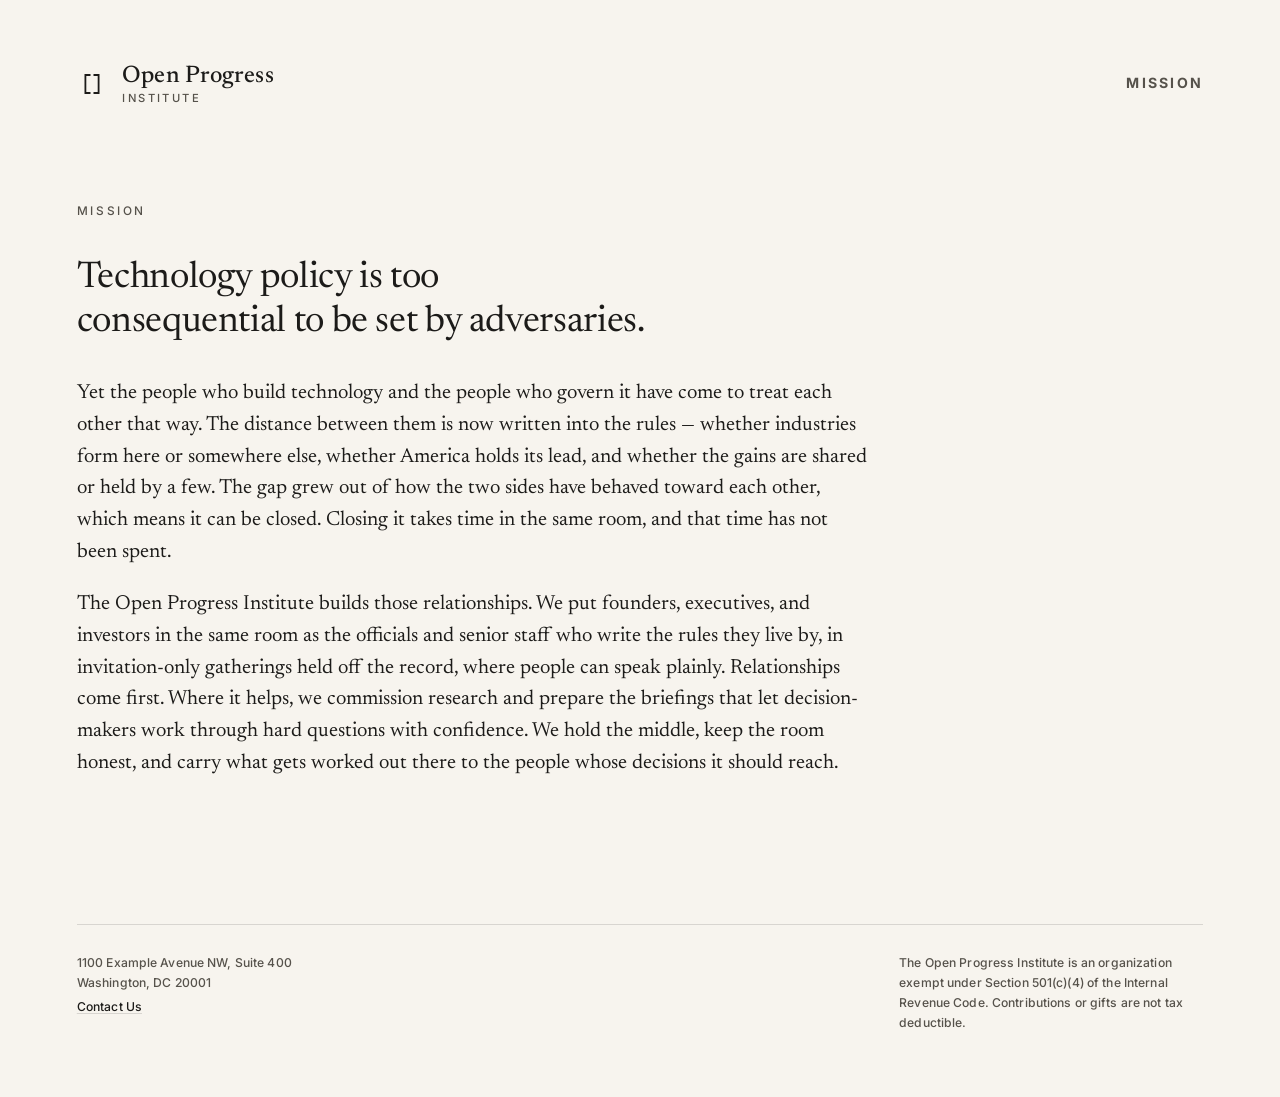
==== mission.html @ 1a96615a "Initial commit" ====
<!DOCTYPE html>
<html lang="en">
<head>
  <meta charset="utf-8">
  <meta name="viewport" content="width=device-width, initial-scale=1">
  <title>Mission — Open Progress Institute</title>
  <meta name="description" content="The Open Progress Institute puts the people who build technology and the people who govern it in the same room, because policymaking begins with relationships.">
  <meta name="theme-color" content="#F7F4EE">
  <link rel="icon" href="favicon.svg" type="image/svg+xml">

  <link rel="preconnect" href="https://fonts.googleapis.com">
  <link rel="preconnect" href="https://fonts.gstatic.com" crossorigin>
  <link href="https://fonts.googleapis.com/css2?family=Inter:wght@500;700&family=Newsreader:wght@400;500&display=swap" rel="stylesheet">
  <link rel="stylesheet" href="styles.css">
</head>
<body>
  <header class="masthead">
    <a class="masthead-link" href="index.html" aria-label="Open Progress Institute — home">
      <svg class="mark" viewBox="0 0 100 100" fill="none" xmlns="http://www.w3.org/2000/svg" stroke="currentColor" stroke-width="6" stroke-linecap="square" aria-hidden="true" focusable="false">
        <path d="M42 20 H28 V80 H42"/>
        <path d="M58 20 H72 V80 H58"/>
      </svg>
      <span class="lockup">
        <span class="wordmark">Open Progress</span>
        <span class="institute">Institute</span>
      </span>
    </a>
    <nav class="topnav" aria-label="Primary">
      <span class="nav-link is-current" aria-current="page">Mission</span>
    </nav>
  </header>

  <main class="mission">
    <p class="eyebrow">Mission</p>
    <div class="prose">
      <p class="lead">Technology policy is too consequential to be set by adversaries.</p>
      <p>Yet the people who build technology and the people who govern it have come to treat each other that way. The distance between them is now written into the rules &mdash; whether industries form here or somewhere else, whether America holds its lead, and whether the gains are shared or held by a few. The gap grew out of how the two sides have behaved toward each other, which means it can be closed. Closing it takes time in the same room, and that time has not been spent.</p>
      <p>The Open Progress Institute builds those relationships. We put founders, executives, and investors in the same room as the officials and senior staff who write the rules they live by, in invitation-only gatherings held off the record, where people can speak plainly. Relationships come first. Where it helps, we commission research and prepare the briefings that let decision-makers work through hard questions with confidence. We hold the middle, keep the room honest, and carry what gets worked out there to the people whose decisions it should reach.</p>
    </div>
  </main>

  <footer class="colophon">
    <address class="contact">
      <span>1100 Example Avenue NW, Suite 400<br>Washington, DC 20001</span>
      <a href="mailto:hello@opi.us">Contact Us</a>
    </address>
    <p class="legal">
      <small>The Open Progress Institute is an organization exempt under Section 501(c)(4) of the Internal Revenue Code. Contributions or gifts are not tax deductible.</small>
    </p>
  </footer>
</body>
</html>
---- styles.css ----
:root {
  --bg: #F7F4EE;
  --ink: #1C1B19;
  --muted: #56524B;
  --hairline: rgba(28, 27, 25, 0.14);
  --accent: #2E3A4B;

  --serif: "Newsreader", Georgia, "Times New Roman", serif;
  --sans: "Inter", system-ui, -apple-system, "Segoe UI", sans-serif;
}

*,
*::before,
*::after { box-sizing: border-box; }

html { -webkit-text-size-adjust: 100%; }

body {
  margin: 0;
  min-height: 100vh;
  display: flex;
  flex-direction: column;
  background: var(--bg);
  color: var(--ink);
  font-family: var(--serif);
  font-weight: 400;
  line-height: 1.5;
  -webkit-font-smoothing: antialiased;
  -moz-osx-font-smoothing: grayscale;
  text-rendering: optimizeLegibility;
  padding: clamp(2rem, 5vw, 4.5rem) clamp(1.5rem, 6vw, 6rem) clamp(2rem, 5vw, 4.5rem);
}

/* ---- Header / wordmark ---- */
.masthead {
  display: flex;
  align-items: center;
  justify-content: space-between;
  gap: 1.5rem;
}

.masthead-link {
  display: inline-flex;
  align-items: center;
  gap: clamp(0.7rem, 1.2vw, 1rem);
  text-decoration: none;
  color: var(--ink);
}

/* Top-right link, in line with the wordmark */
.nav-link {
  font-family: var(--sans);
  font-weight: 700;
  font-size: clamp(0.8rem, 1.1vw, 0.95rem);
  letter-spacing: 0.16em;
  text-transform: uppercase;
  color: var(--ink);
  text-decoration: none;
  text-underline-offset: 0.22em;
  text-decoration-thickness: 1px;
  transition: color 0.2s ease;
}

.nav-link:hover {
  color: var(--accent);
  text-decoration: underline;
  text-decoration-color: var(--accent);
}

.nav-link:focus-visible {
  outline: 2px solid var(--accent);
  outline-offset: 4px;
  border-radius: 1px;
}

.nav-link.is-current {
  color: var(--muted);
  cursor: default;
}

.masthead-link:focus-visible {
  outline: 2px solid var(--accent);
  outline-offset: 6px;
  border-radius: 2px;
}

.mark {
  flex: none;
  display: block;
  width: 30px;
  height: 30px;
  color: var(--ink);
}

.lockup {
  display: flex;
  flex-direction: column;
  line-height: 1;
}

.wordmark {
  font-family: var(--serif);
  font-weight: 500;
  font-size: clamp(1.2rem, 2vw, 1.5rem);
  letter-spacing: 0.005em;
  color: var(--ink);
}

.institute {
  margin-top: 0.42em;
  font-family: var(--sans);
  font-weight: 500;
  font-size: clamp(0.6rem, 1vw, 0.7rem);
  letter-spacing: 0.22em;
  text-transform: uppercase;
  color: var(--muted);
}

/* ---- Landing statement ---- */
main {
  margin-top: clamp(5rem, 26vh, 15rem);
  margin-bottom: clamp(4rem, 16vh, 10rem);
}

.headline {
  margin: 0;
  font-family: var(--serif);
  font-weight: 400;
  font-size: clamp(2.2rem, 5.2vw, 4rem);
  line-height: 1.12;
  letter-spacing: -0.012em;
  max-width: 27ch;
  text-wrap: balance;

  animation: rise 1.9s cubic-bezier(0.22, 0.61, 0.36, 1) both;
}

.subhead {
  margin: clamp(1.5rem, 3vw, 2.25rem) 0 0;
  font-family: var(--serif);
  font-weight: 400;
  font-size: clamp(1.05rem, 1.55vw, 1.32rem);
  line-height: 1.55;
  color: var(--muted);
  max-width: 55ch;
  text-wrap: pretty;
}

@keyframes rise {
  from { opacity: 0; }
  to   { opacity: 1; }
}

@media (prefers-reduced-motion: reduce) {
  .headline,
  .mission { animation: none; }
}

/* ---- Mission ---- */
main.mission {
  margin-top: clamp(3rem, 11vh, 6.5rem);
  animation: rise 1.4s cubic-bezier(0.22, 0.61, 0.36, 1) both;
}

.eyebrow {
  margin: 0 0 clamp(1.5rem, 3vw, 2.25rem);
  font-family: var(--sans);
  font-weight: 500;
  font-size: clamp(0.66rem, 0.95vw, 0.74rem);
  letter-spacing: 0.22em;
  text-transform: uppercase;
  color: var(--muted);
}

.prose {
  max-width: 88ch;
}

.prose p {
  margin: 0 0 1em;
  font-family: var(--serif);
  font-weight: 400;
  font-size: clamp(1.1rem, 1.6vw, 1.35rem);
  line-height: 1.55;
  color: var(--ink);
  text-wrap: pretty;
}

.prose p:last-child { margin-bottom: 0; }

/* Confident opening line */
.prose .lead {
  max-width: 32ch;
  margin-bottom: 0.9em;
  font-size: clamp(1.6rem, 3vw, 2.3rem);
  line-height: 1.2;
  letter-spacing: -0.01em;
  text-wrap: balance;
}

/* ---- Footer / colophon ---- */
.colophon {
  margin-top: auto;
  padding-top: clamp(1.25rem, 2.5vw, 1.75rem);
  border-top: 1px solid var(--hairline);
  font-family: var(--sans);
  font-weight: 500;
  font-size: clamp(0.72rem, 0.95vw, 0.8rem);
  line-height: 1.65;
  letter-spacing: 0.01em;
  color: var(--muted);
  display: flex;
  flex-wrap: wrap;
  gap: 0.5rem clamp(2rem, 6vw, 5rem);
  align-items: baseline;
  justify-content: space-between;
}

.colophon .contact {
  font-style: normal;
  display: flex;
  flex-direction: column;
  gap: 0.35em;
}

.colophon a {
  color: var(--ink);
  text-decoration: underline;
  text-decoration-thickness: 1px;
  text-underline-offset: 0.18em;
  text-decoration-color: var(--hairline);
  transition: color 0.2s ease, text-decoration-color 0.2s ease;
}

.colophon a:hover {
  color: var(--accent);
  text-decoration-color: var(--accent);
}

.colophon a:focus-visible {
  outline: 2px solid var(--accent);
  outline-offset: 3px;
  border-radius: 1px;
}

.colophon .legal {
  margin: 0;
  max-width: 38ch;
  text-align: left;
}

.colophon .legal small {
  display: block;
  font-size: inherit;
}

@media (max-width: 34rem) {
  .colophon { justify-content: flex-start; }
}
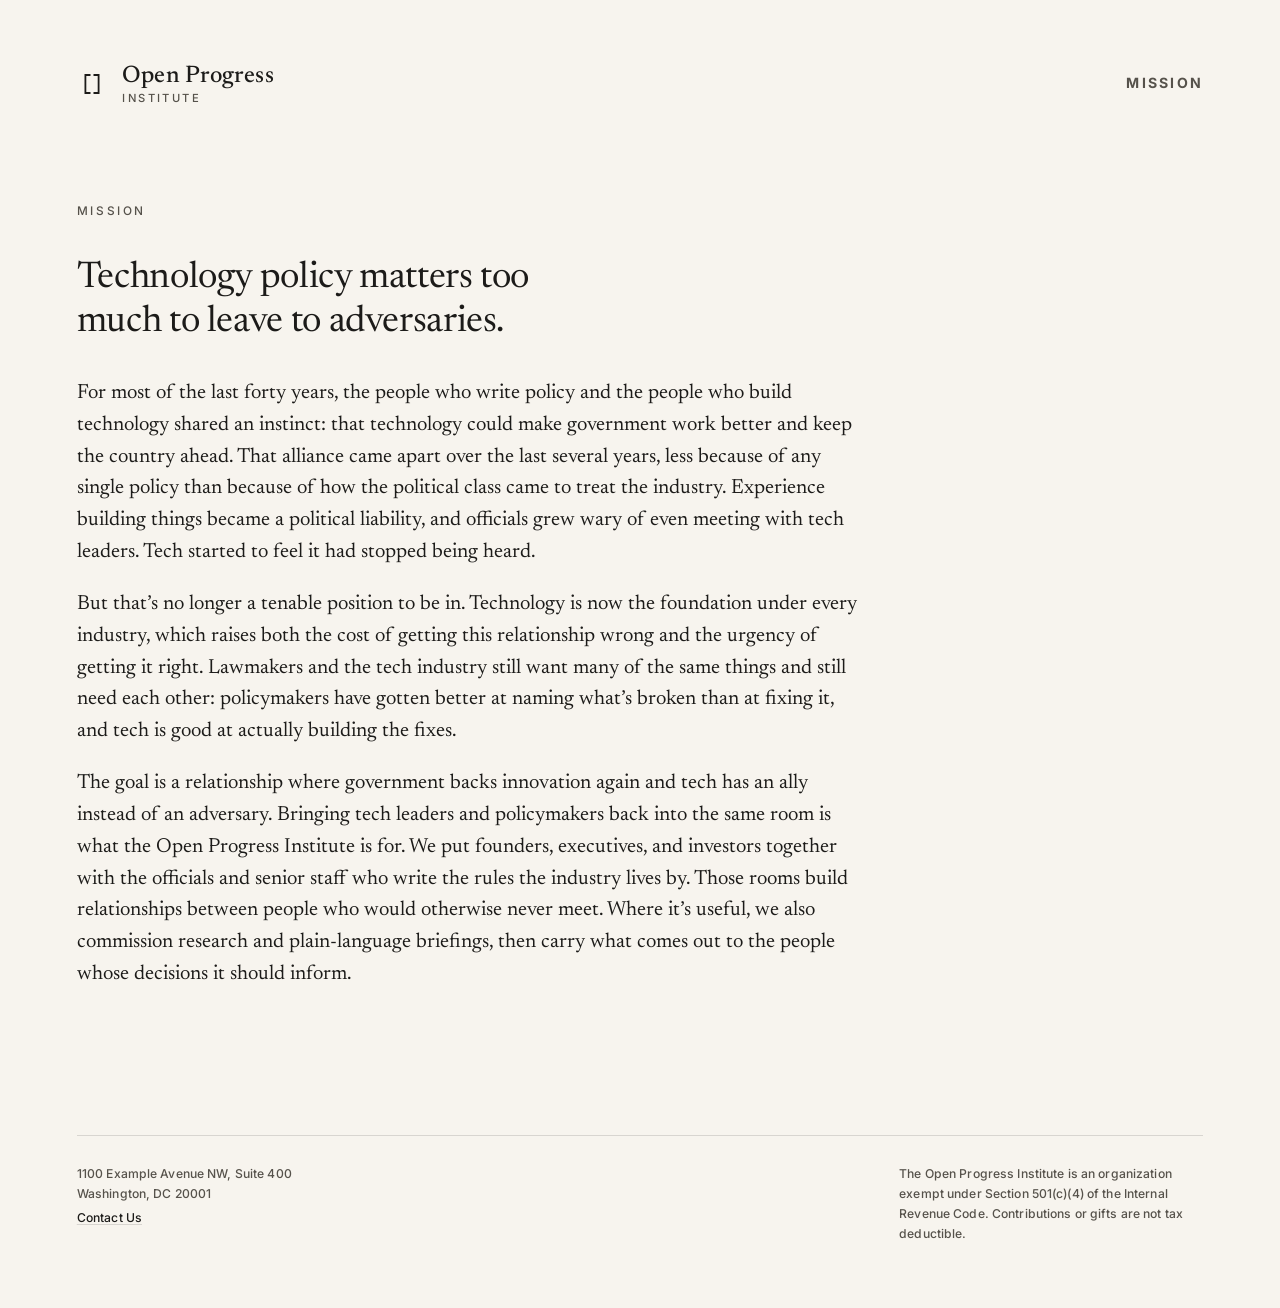
==== commit 0004e8b3: "Update mission copy" ====
--- a/mission.html
+++ b/mission.html
@@ -33,9 +33,10 @@
   <main class="mission">
     <p class="eyebrow">Mission</p>
     <div class="prose">
-      <p class="lead">Technology policy is too consequential to be set by adversaries.</p>
-      <p>Yet the people who build technology and the people who govern it have come to treat each other that way. The distance between them is now written into the rules &mdash; whether industries form here or somewhere else, whether America holds its lead, and whether the gains are shared or held by a few. The gap grew out of how the two sides have behaved toward each other, which means it can be closed. Closing it takes time in the same room, and that time has not been spent.</p>
-      <p>The Open Progress Institute builds those relationships. We put founders, executives, and investors in the same room as the officials and senior staff who write the rules they live by, in invitation-only gatherings held off the record, where people can speak plainly. Relationships come first. Where it helps, we commission research and prepare the briefings that let decision-makers work through hard questions with confidence. We hold the middle, keep the room honest, and carry what gets worked out there to the people whose decisions it should reach.</p>
+      <p class="lead">Technology policy matters too much to leave to adversaries.</p>
+      <p>For most of the last forty years, the people who write policy and the people who build technology shared an instinct: that technology could make government work better and keep the country ahead. That alliance came apart over the last several years, less because of any single policy than because of how the political class came to treat the industry. Experience building things became a political liability, and officials grew wary of even meeting with tech leaders. Tech started to feel it had stopped being heard.</p>
+      <p>But that&rsquo;s no longer a tenable position to be in. Technology is now the foundation under every industry, which raises both the cost of getting this relationship wrong and the urgency of getting it right. Lawmakers and the tech industry still want many of the same things and still need each other: policymakers have gotten better at naming what&rsquo;s broken than at fixing it, and tech is good at actually building the fixes.</p>
+      <p>The goal is a relationship where government backs innovation again and tech has an ally instead of an adversary. Bringing tech leaders and policymakers back into the same room is what the Open Progress Institute is for. We put founders, executives, and investors together with the officials and senior staff who write the rules the industry lives by. Those rooms build relationships between people who would otherwise never meet. Where it&rsquo;s useful, we also commission research and plain-language briefings, then carry what comes out to the people whose decisions it should inform.</p>
     </div>
   </main>
 
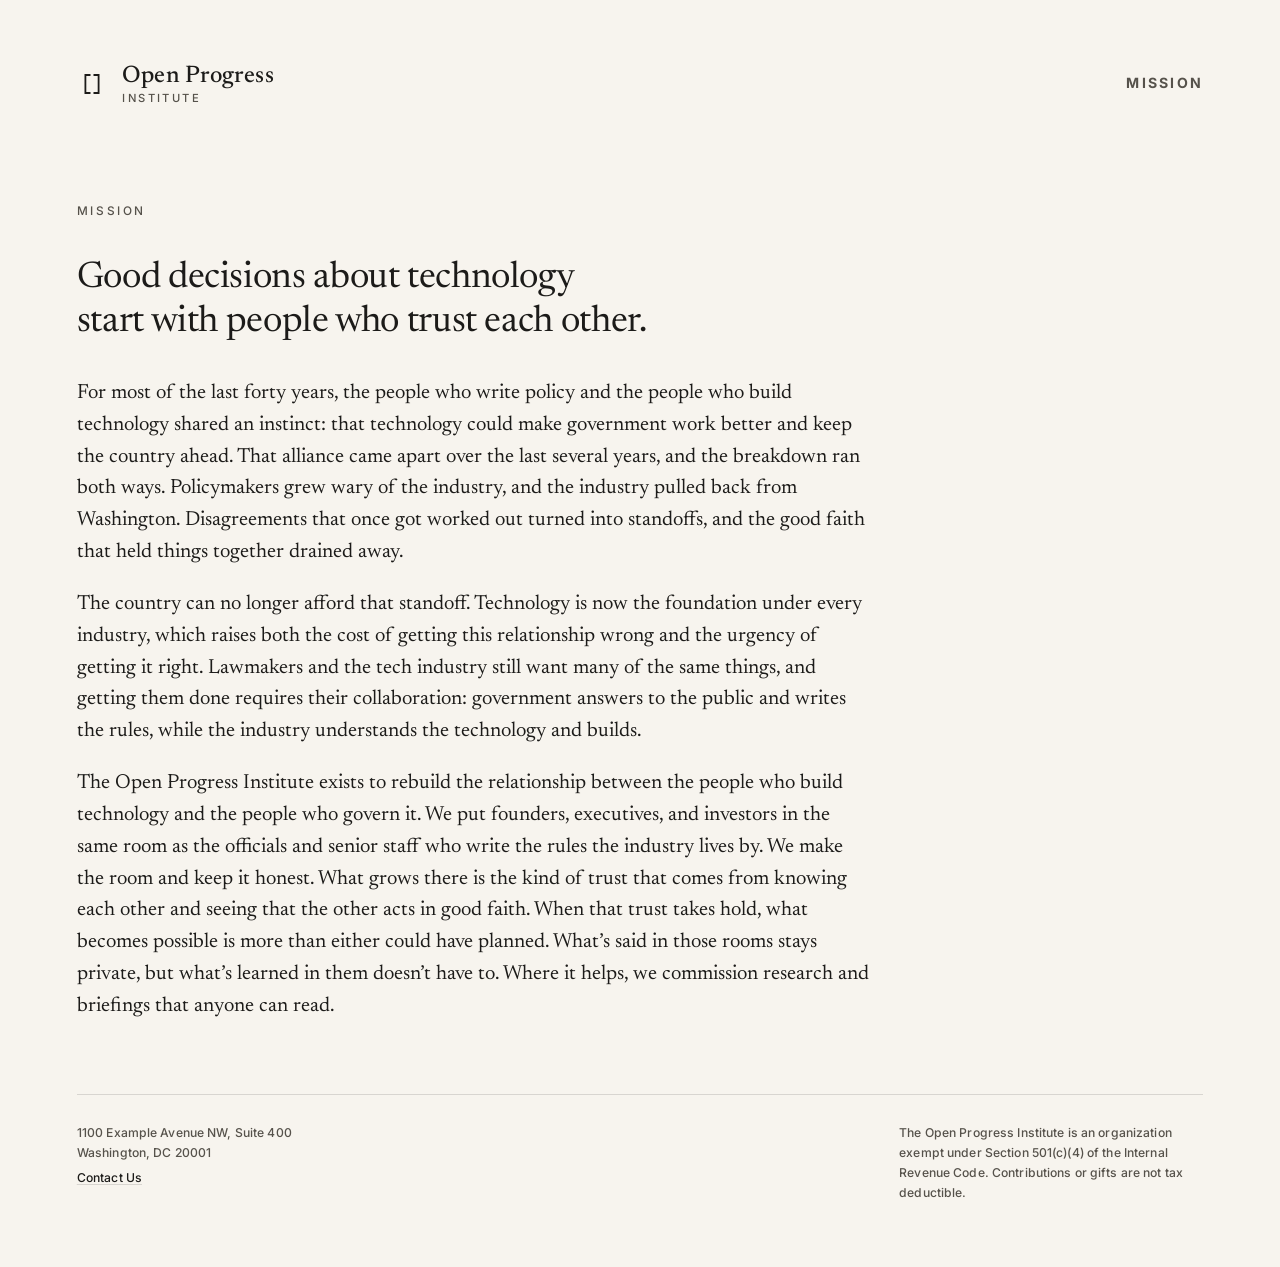
==== commit bfcb94f8: "Copy updates" ====
--- a/mission.html
+++ b/mission.html
@@ -4,7 +4,7 @@
   <meta charset="utf-8">
   <meta name="viewport" content="width=device-width, initial-scale=1">
   <title>Mission — Open Progress Institute</title>
-  <meta name="description" content="The Open Progress Institute puts the people who build technology and the people who govern it in the same room, because policymaking begins with relationships.">
+  <meta name="description" content="The Open Progress Institute puts the people who build technology and the people who govern it in the same room, because good decisions about technology start with trust.">
   <meta name="theme-color" content="#F7F4EE">
   <link rel="icon" href="favicon.svg" type="image/svg+xml">
 
@@ -33,10 +33,10 @@
   <main class="mission">
     <p class="eyebrow">Mission</p>
     <div class="prose">
-      <p class="lead">Technology policy matters too much to leave to adversaries.</p>
-      <p>For most of the last forty years, the people who write policy and the people who build technology shared an instinct: that technology could make government work better and keep the country ahead. That alliance came apart over the last several years, less because of any single policy than because of how the political class came to treat the industry. Experience building things became a political liability, and officials grew wary of even meeting with tech leaders. Tech started to feel it had stopped being heard.</p>
-      <p>But that&rsquo;s no longer a tenable position to be in. Technology is now the foundation under every industry, which raises both the cost of getting this relationship wrong and the urgency of getting it right. Lawmakers and the tech industry still want many of the same things and still need each other: policymakers have gotten better at naming what&rsquo;s broken than at fixing it, and tech is good at actually building the fixes.</p>
-      <p>The goal is a relationship where government backs innovation again and tech has an ally instead of an adversary. Bringing tech leaders and policymakers back into the same room is what the Open Progress Institute is for. We put founders, executives, and investors together with the officials and senior staff who write the rules the industry lives by. Those rooms build relationships between people who would otherwise never meet. Where it&rsquo;s useful, we also commission research and plain-language briefings, then carry what comes out to the people whose decisions it should inform.</p>
+      <p class="lead">Good decisions about technology start with people who trust each other.</p>
+      <p>For most of the last forty years, the people who write policy and the people who build technology shared an instinct: that technology could make government work better and keep the country ahead. That alliance came apart over the last several years, and the breakdown ran both ways. Policymakers grew wary of the industry, and the industry pulled back from Washington. Disagreements that once got worked out turned into standoffs, and the good faith that held things together drained away.</p>
+      <p>The country can no longer afford that standoff. Technology is now the foundation under every industry, which raises both the cost of getting this relationship wrong and the urgency of getting it right. Lawmakers and the tech industry still want many of the same things, and getting them done requires their collaboration: government answers to the public and writes the rules, while the industry understands the technology and builds.</p>
+      <p>The Open Progress Institute exists to rebuild the relationship between the people who build technology and the people who govern it. We put founders, executives, and investors in the same room as the officials and senior staff who write the rules the industry lives by. We make the room and keep it honest. What grows there is the kind of trust that comes from knowing each other and seeing that the other acts in good faith. When that trust takes hold, what becomes possible is more than either could have planned. What&rsquo;s said in those rooms stays private, but what&rsquo;s learned in them doesn&rsquo;t have to. Where it helps, we commission research and briefings that anyone can read.</p>
     </div>
   </main>
 
--- a/styles.css
+++ b/styles.css
@@ -159,6 +159,7 @@
 /* ---- Mission ---- */
 main.mission {
   margin-top: clamp(3rem, 11vh, 6.5rem);
+  margin-bottom: 0;
   animation: rise 1.4s cubic-bezier(0.22, 0.61, 0.36, 1) both;
 }
 
@@ -199,6 +200,10 @@
 }
 
 /* ---- Footer / colophon ---- */
+.mission + .colophon {
+  margin-top: clamp(3rem, 8vh, 5rem);
+}
+
 .colophon {
   margin-top: auto;
   padding-top: clamp(1.25rem, 2.5vw, 1.75rem);
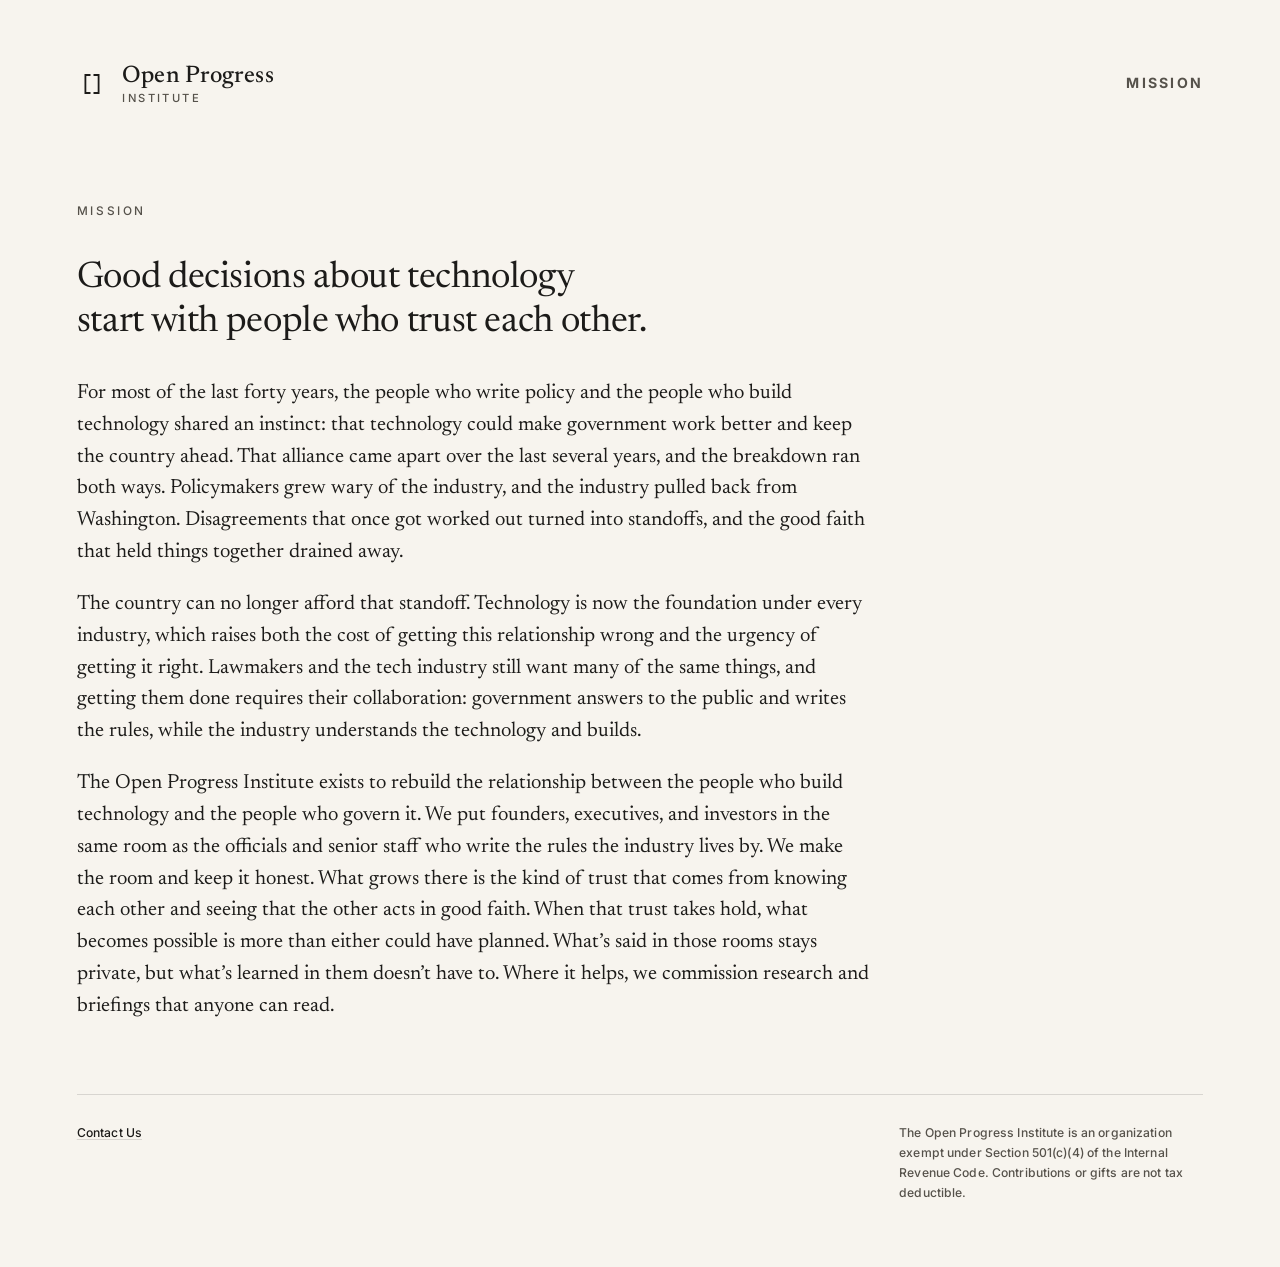
==== commit ff04dd88: "Footer changes" ====
--- a/mission.html
+++ b/mission.html
@@ -42,8 +42,7 @@
 
   <footer class="colophon">
     <address class="contact">
-      <span>1100 Example Avenue NW, Suite 400<br>Washington, DC 20001</span>
-      <a href="mailto:hello@opi.us">Contact Us</a>
+      <a href="mailto:hello@openprogress.us">Contact Us</a>
     </address>
     <p class="legal">
       <small>The Open Progress Institute is an organization exempt under Section 501(c)(4) of the Internal Revenue Code. Contributions or gifts are not tax deductible.</small>
